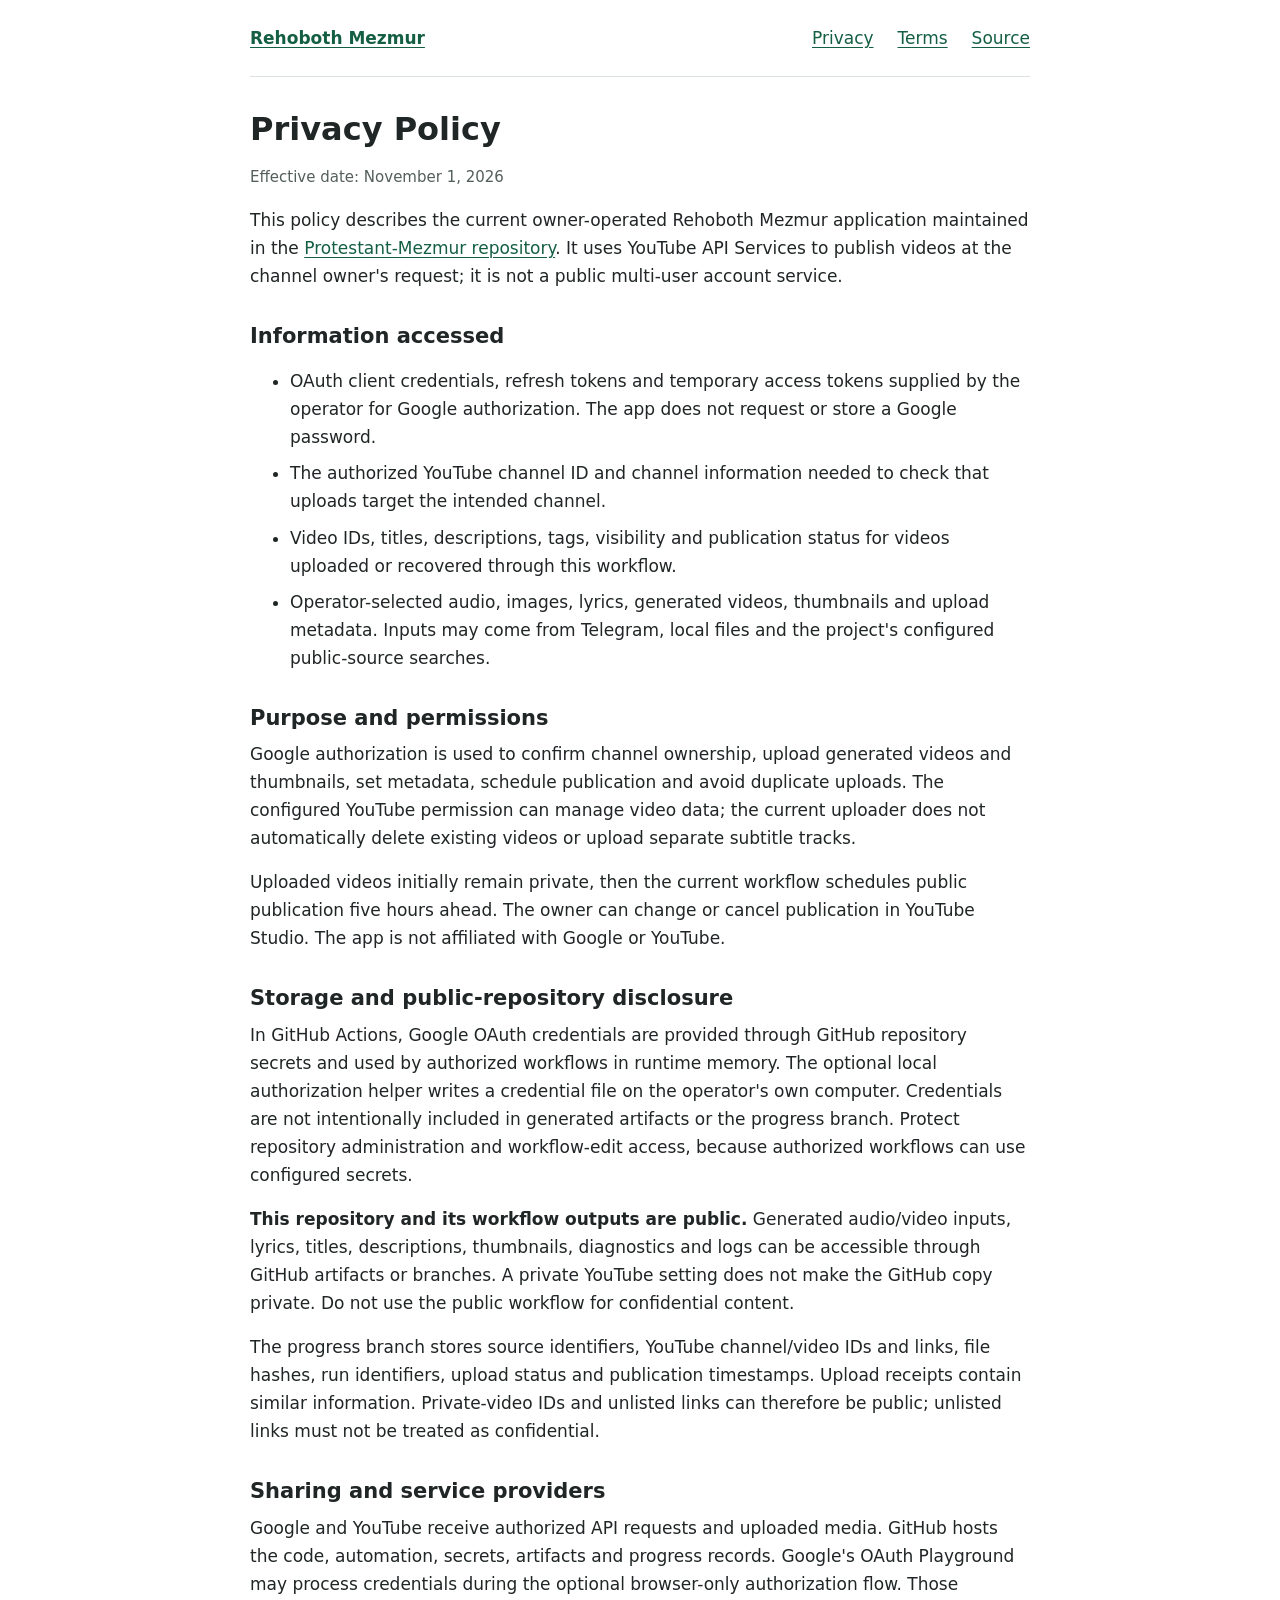
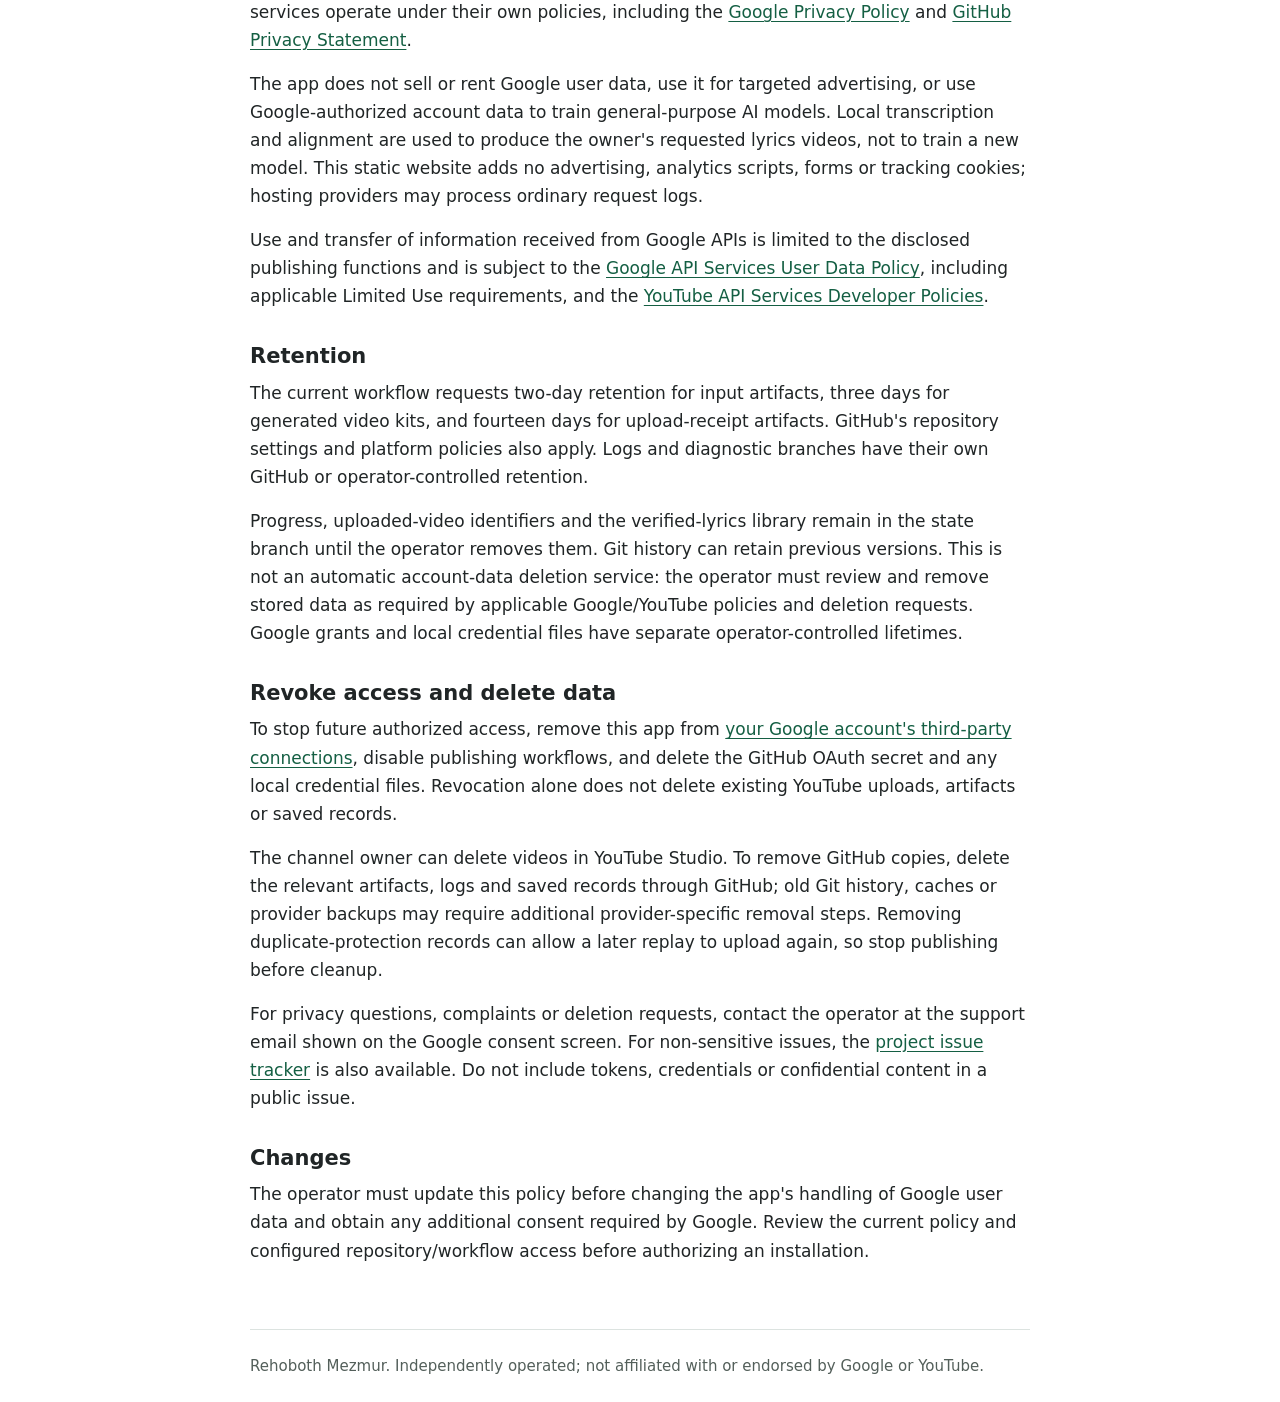
==== docs/privacy.html @ db695996 "Add public OAuth homepage, privacy and terms pages for Branding setup Provide static GitHub Pages do" ====
<!doctype html>
<html lang="en">
<head>
  <meta charset="utf-8">
  <meta name="viewport" content="width=device-width, initial-scale=1">
  <meta name="description" content="How Rehoboth Mezmur accesses, uses, stores and shares Google account data and generated publishing artifacts.">
  <title>Privacy Policy | Rehoboth Mezmur</title>
  <link rel="stylesheet" href="site.css">
</head>
<body>
  <header><nav aria-label="Main navigation">
    <strong><a href="./">Rehoboth Mezmur</a></strong>
    <a href="privacy.html">Privacy</a>
    <a href="terms.html">Terms</a>
    <a href="https://github.com/justsomeoneretarded/Protestant-Mezmur">Source</a>
  </nav></header>
  <main>
    <h1>Privacy Policy</h1>
    <p class="date">Effective date: November 1, 2026</p>
    <p>This policy describes the current owner-operated Rehoboth Mezmur application maintained in the <a href="https://github.com/justsomeoneretarded/Protestant-Mezmur">Protestant-Mezmur repository</a>. It uses YouTube API Services to publish videos at the channel owner's request; it is not a public multi-user account service.</p>
    <h2>Information accessed</h2>
    <ul>
      <li>OAuth client credentials, refresh tokens and temporary access tokens supplied by the operator for Google authorization. The app does not request or store a Google password.</li>
      <li>The authorized YouTube channel ID and channel information needed to check that uploads target the intended channel.</li>
      <li>Video IDs, titles, descriptions, tags, visibility and publication status for videos uploaded or recovered through this workflow.</li>
      <li>Operator-selected audio, images, lyrics, generated videos, thumbnails and upload metadata. Inputs may come from Telegram, local files and the project's configured public-source searches.</li>
    </ul>
    <h2>Purpose and permissions</h2>
    <p>Google authorization is used to confirm channel ownership, upload generated videos and thumbnails, set metadata, schedule publication and avoid duplicate uploads. The configured YouTube permission can manage video data; the current uploader does not automatically delete existing videos or upload separate subtitle tracks.</p>
    <p>Uploaded videos initially remain private, then the current workflow schedules public publication five hours ahead. The owner can change or cancel publication in YouTube Studio. The app is not affiliated with Google or YouTube.</p>
    <h2>Storage and public-repository disclosure</h2>
    <p>In GitHub Actions, Google OAuth credentials are provided through GitHub repository secrets and used by authorized workflows in runtime memory. The optional local authorization helper writes a credential file on the operator's own computer. Credentials are not intentionally included in generated artifacts or the progress branch. Protect repository administration and workflow-edit access, because authorized workflows can use configured secrets.</p>
    <p><strong>This repository and its workflow outputs are public.</strong> Generated audio/video inputs, lyrics, titles, descriptions, thumbnails, diagnostics and logs can be accessible through GitHub artifacts or branches. A private YouTube setting does not make the GitHub copy private. Do not use the public workflow for confidential content.</p>
    <p>The progress branch stores source identifiers, YouTube channel/video IDs and links, file hashes, run identifiers, upload status and publication timestamps. Upload receipts contain similar information. Private-video IDs and unlisted links can therefore be public; unlisted links must not be treated as confidential.</p>
    <h2>Sharing and service providers</h2>
    <p>Google and YouTube receive authorized API requests and uploaded media. GitHub hosts the code, automation, secrets, artifacts and progress records. Google's OAuth Playground may process credentials during the optional browser-only authorization flow. Those services operate under their own policies, including the <a href="https://policies.google.com/privacy">Google Privacy Policy</a> and <a href="https://docs.github.com/en/site-policy/privacy-policies/github-general-privacy-statement">GitHub Privacy Statement</a>.</p>
    <p>The app does not sell or rent Google user data, use it for targeted advertising, or use Google-authorized account data to train general-purpose AI models. Local transcription and alignment are used to produce the owner's requested lyrics videos, not to train a new model. This static website adds no advertising, analytics scripts, forms or tracking cookies; hosting providers may process ordinary request logs.</p>
    <p>Use and transfer of information received from Google APIs is limited to the disclosed publishing functions and is subject to the <a href="https://developers.google.com/terms/api-services-user-data-policy">Google API Services User Data Policy</a>, including applicable Limited Use requirements, and the <a href="https://developers.google.com/youtube/terms/developer-policies">YouTube API Services Developer Policies</a>.</p>
    <h2>Retention</h2>
    <p>The current workflow requests two-day retention for input artifacts, three days for generated video kits, and fourteen days for upload-receipt artifacts. GitHub's repository settings and platform policies also apply. Logs and diagnostic branches have their own GitHub or operator-controlled retention.</p>
    <p>Progress, uploaded-video identifiers and the verified-lyrics library remain in the state branch until the operator removes them. Git history can retain previous versions. This is not an automatic account-data deletion service: the operator must review and remove stored data as required by applicable Google/YouTube policies and deletion requests. Google grants and local credential files have separate operator-controlled lifetimes.</p>
    <h2>Revoke access and delete data</h2>
    <p>To stop future authorized access, remove this app from <a href="https://myaccount.google.com/permissions">your Google account's third-party connections</a>, disable publishing workflows, and delete the GitHub OAuth secret and any local credential files. Revocation alone does not delete existing YouTube uploads, artifacts or saved records.</p>
    <p>The channel owner can delete videos in YouTube Studio. To remove GitHub copies, delete the relevant artifacts, logs and saved records through GitHub; old Git history, caches or provider backups may require additional provider-specific removal steps. Removing duplicate-protection records can allow a later replay to upload again, so stop publishing before cleanup.</p>
    <p>For privacy questions, complaints or deletion requests, contact the operator at the support email shown on the Google consent screen. For non-sensitive issues, the <a href="https://github.com/justsomeoneretarded/Protestant-Mezmur/issues">project issue tracker</a> is also available. Do not include tokens, credentials or confidential content in a public issue.</p>
    <h2>Changes</h2>
    <p>The operator must update this policy before changing the app's handling of Google user data and obtain any additional consent required by Google. Review the current policy and configured repository/workflow access before authorizing an installation.</p>
  </main>
  <footer>Rehoboth Mezmur. Independently operated; not affiliated with or endorsed by Google or YouTube.</footer>
</body>
</html>
---- docs/site.css ----
:root { color-scheme: light; font-family: system-ui, -apple-system, BlinkMacSystemFont, "Segoe UI", sans-serif; color: #202526; background: #fff; }
* { box-sizing: border-box; }
body { margin: 0; font-size: 17px; line-height: 1.65; letter-spacing: 0; }
header, main, footer { width: min(100% - 40px, 780px); margin-inline: auto; }
header { padding-block: 24px; border-bottom: 1px solid #dce3e0; }
nav { display: flex; align-items: center; gap: 12px 24px; flex-wrap: wrap; }
nav strong { margin-right: auto; }
main { padding-block: 32px 48px; }
h1 { margin: 0 0 16px; font-size: 32px; line-height: 1.25; }
h2 { margin: 32px 0 8px; font-size: 21px; line-height: 1.35; }
p { margin: 0 0 16px; }
a { color: #145f43; text-underline-offset: 3px; overflow-wrap: anywhere; }
a:hover { color: #85213c; }
a:focus-visible { outline: 2px solid #85213c; outline-offset: 4px; }
li { margin-bottom: 8px; }
code { font-size: 15px; overflow-wrap: anywhere; }
figure { margin: 24px 0; }
figure img { width: 100%; max-width: 640px; height: auto; aspect-ratio: 16 / 9; object-fit: contain; display: block; }
figcaption, .date, footer { color: #535f5a; font-size: 15px; }
footer { padding-block: 24px; border-top: 1px solid #dce3e0; }
@media (max-width: 480px) { h1 { font-size: 28px; } main { padding-top: 24px; } nav strong { width: 100%; } }
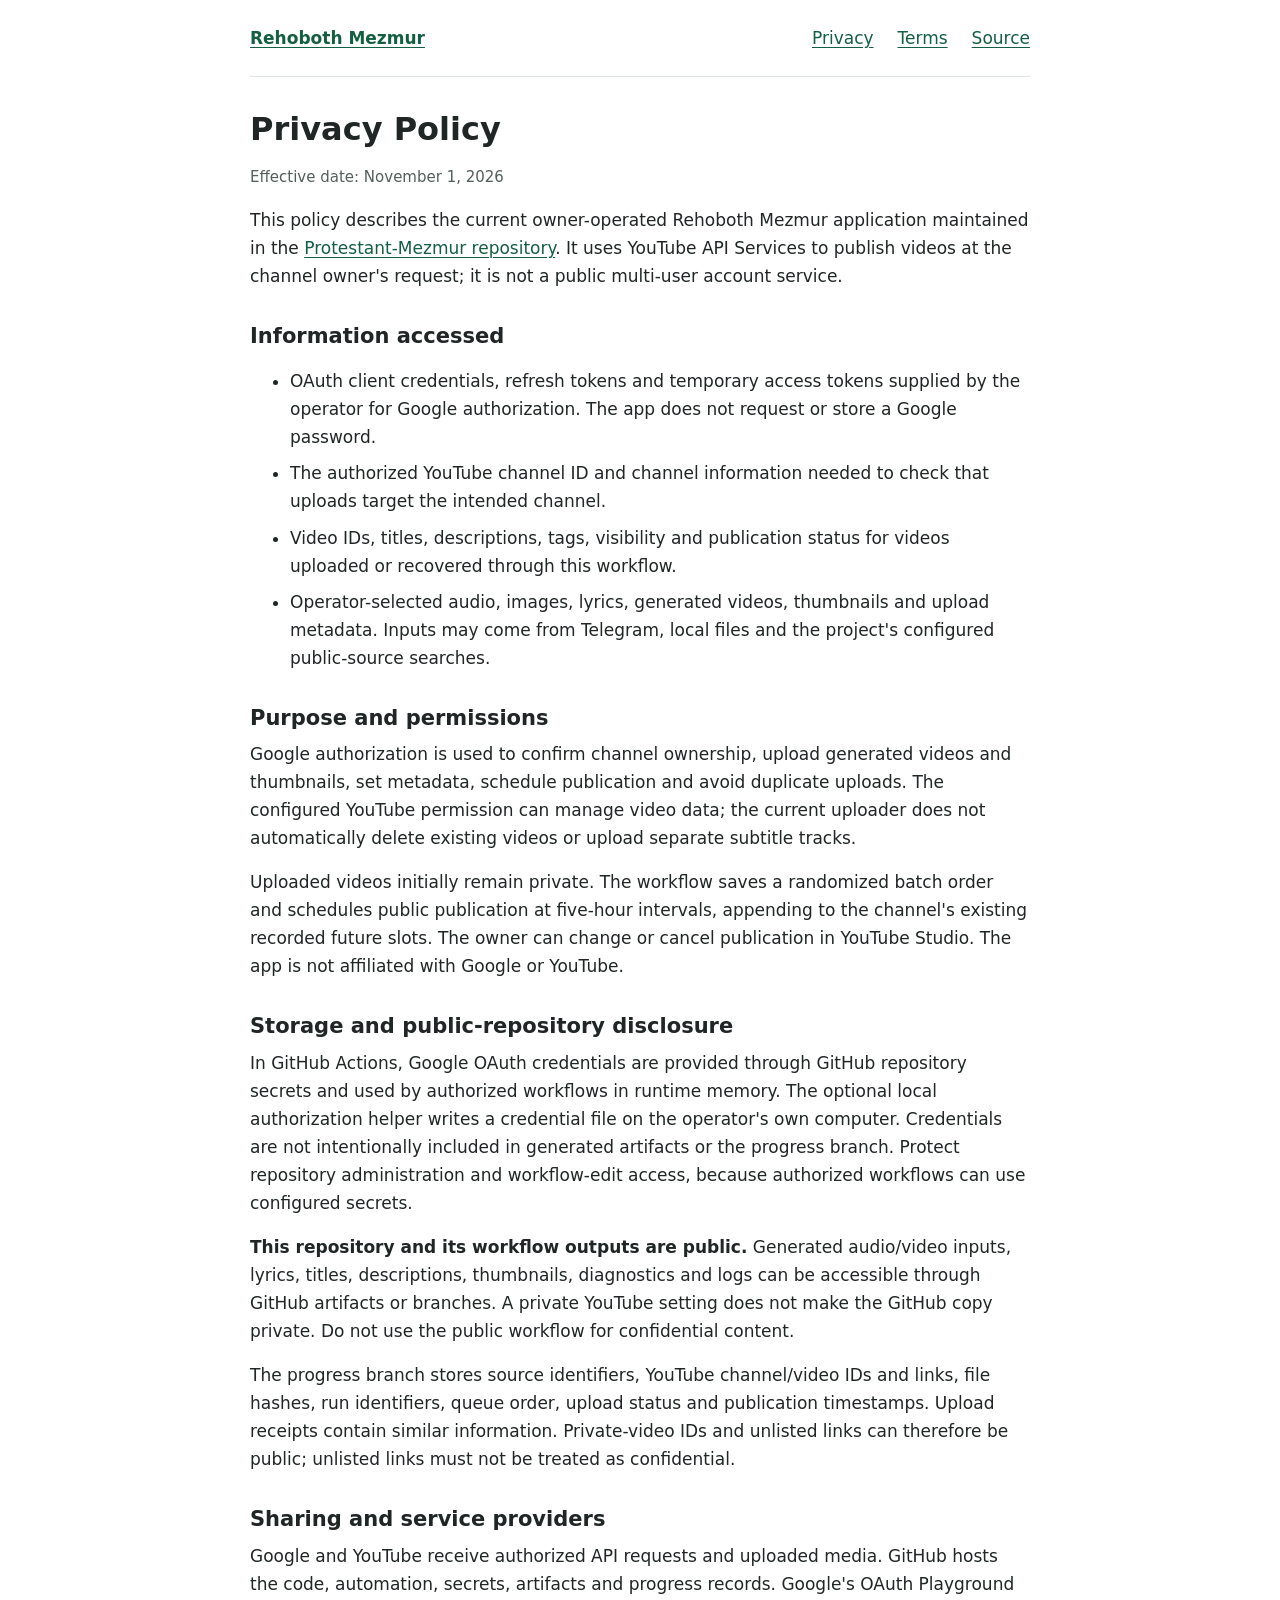
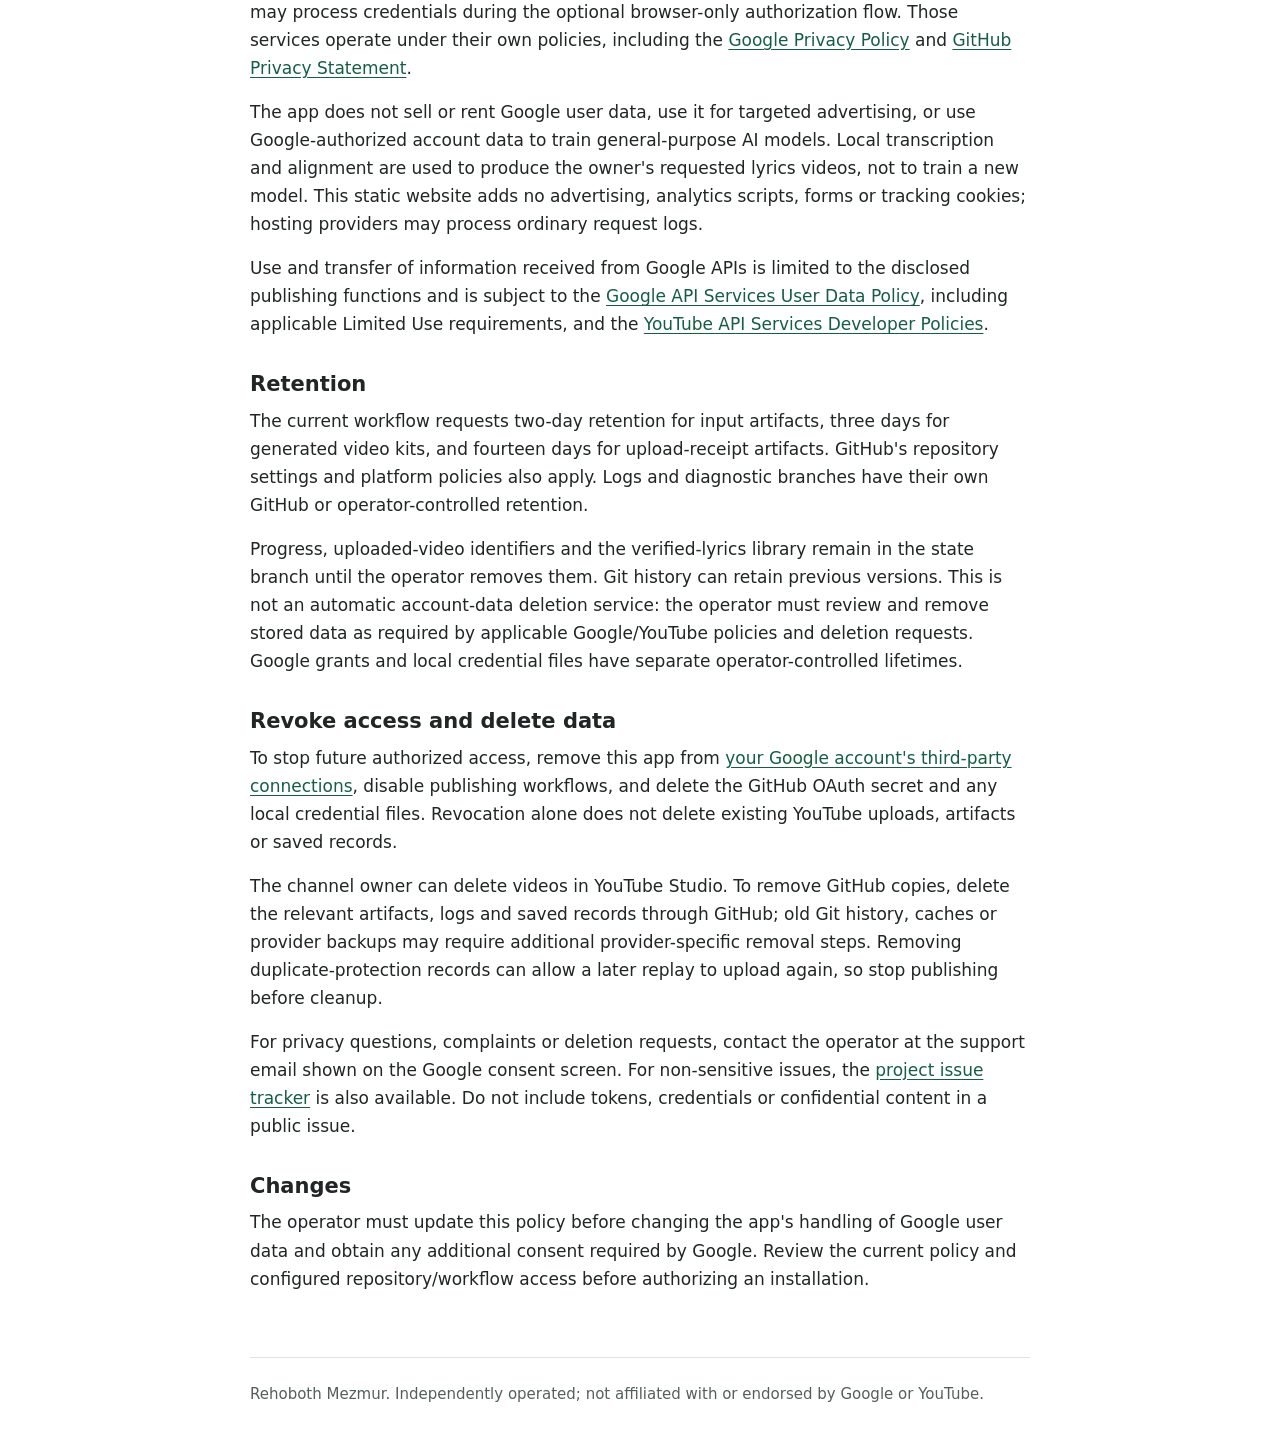
==== commit 8527580d: "Reserve randomized batches in a durable five-hour YouTube publishing queue Persist distinct publicat" ====
--- a/docs/privacy.html
+++ b/docs/privacy.html
@@ -27,11 +27,11 @@
     </ul>
     <h2>Purpose and permissions</h2>
     <p>Google authorization is used to confirm channel ownership, upload generated videos and thumbnails, set metadata, schedule publication and avoid duplicate uploads. The configured YouTube permission can manage video data; the current uploader does not automatically delete existing videos or upload separate subtitle tracks.</p>
-    <p>Uploaded videos initially remain private, then the current workflow schedules public publication five hours ahead. The owner can change or cancel publication in YouTube Studio. The app is not affiliated with Google or YouTube.</p>
+    <p>Uploaded videos initially remain private. The workflow saves a randomized batch order and schedules public publication at five-hour intervals, appending to the channel's existing recorded future slots. The owner can change or cancel publication in YouTube Studio. The app is not affiliated with Google or YouTube.</p>
     <h2>Storage and public-repository disclosure</h2>
     <p>In GitHub Actions, Google OAuth credentials are provided through GitHub repository secrets and used by authorized workflows in runtime memory. The optional local authorization helper writes a credential file on the operator's own computer. Credentials are not intentionally included in generated artifacts or the progress branch. Protect repository administration and workflow-edit access, because authorized workflows can use configured secrets.</p>
     <p><strong>This repository and its workflow outputs are public.</strong> Generated audio/video inputs, lyrics, titles, descriptions, thumbnails, diagnostics and logs can be accessible through GitHub artifacts or branches. A private YouTube setting does not make the GitHub copy private. Do not use the public workflow for confidential content.</p>
-    <p>The progress branch stores source identifiers, YouTube channel/video IDs and links, file hashes, run identifiers, upload status and publication timestamps. Upload receipts contain similar information. Private-video IDs and unlisted links can therefore be public; unlisted links must not be treated as confidential.</p>
+    <p>The progress branch stores source identifiers, YouTube channel/video IDs and links, file hashes, run identifiers, queue order, upload status and publication timestamps. Upload receipts contain similar information. Private-video IDs and unlisted links can therefore be public; unlisted links must not be treated as confidential.</p>
     <h2>Sharing and service providers</h2>
     <p>Google and YouTube receive authorized API requests and uploaded media. GitHub hosts the code, automation, secrets, artifacts and progress records. Google's OAuth Playground may process credentials during the optional browser-only authorization flow. Those services operate under their own policies, including the <a href="https://policies.google.com/privacy">Google Privacy Policy</a> and <a href="https://docs.github.com/en/site-policy/privacy-policies/github-general-privacy-statement">GitHub Privacy Statement</a>.</p>
     <p>The app does not sell or rent Google user data, use it for targeted advertising, or use Google-authorized account data to train general-purpose AI models. Local transcription and alignment are used to produce the owner's requested lyrics videos, not to train a new model. This static website adds no advertising, analytics scripts, forms or tracking cookies; hosting providers may process ordinary request logs.</p>
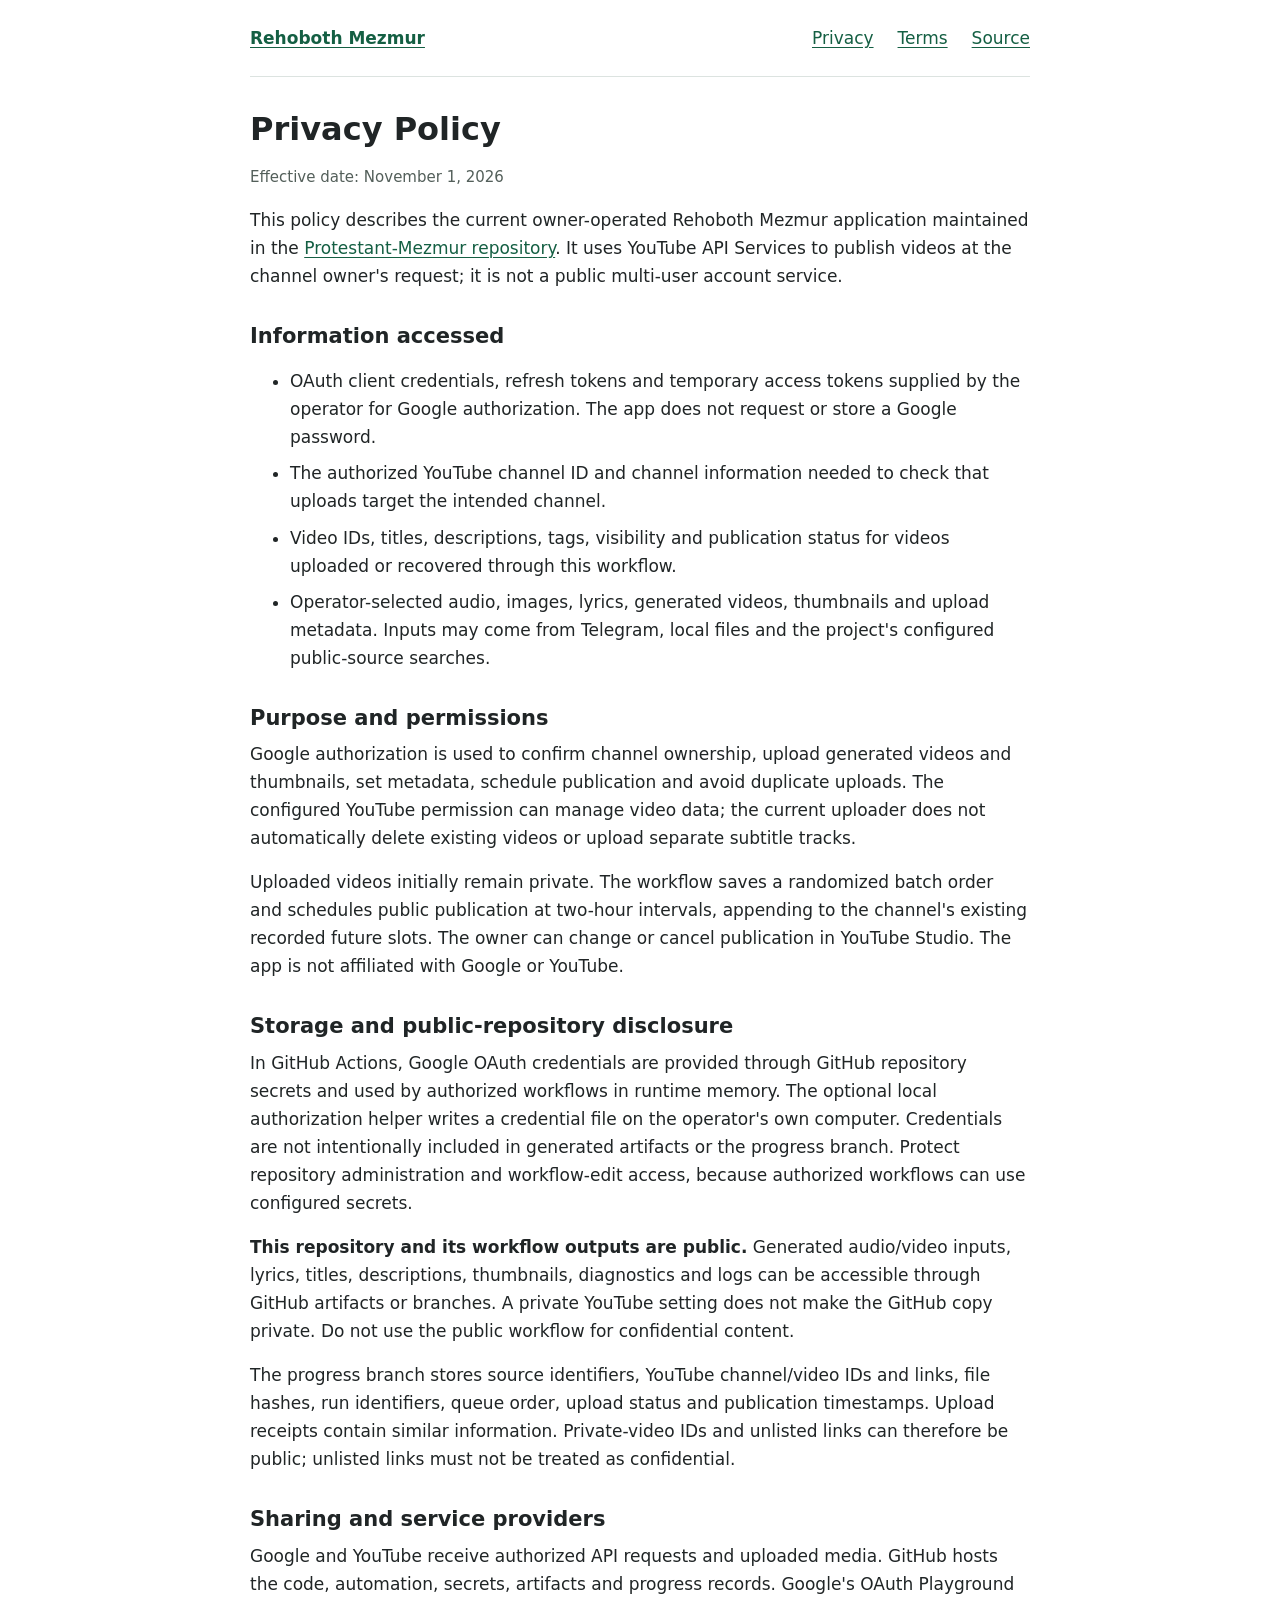
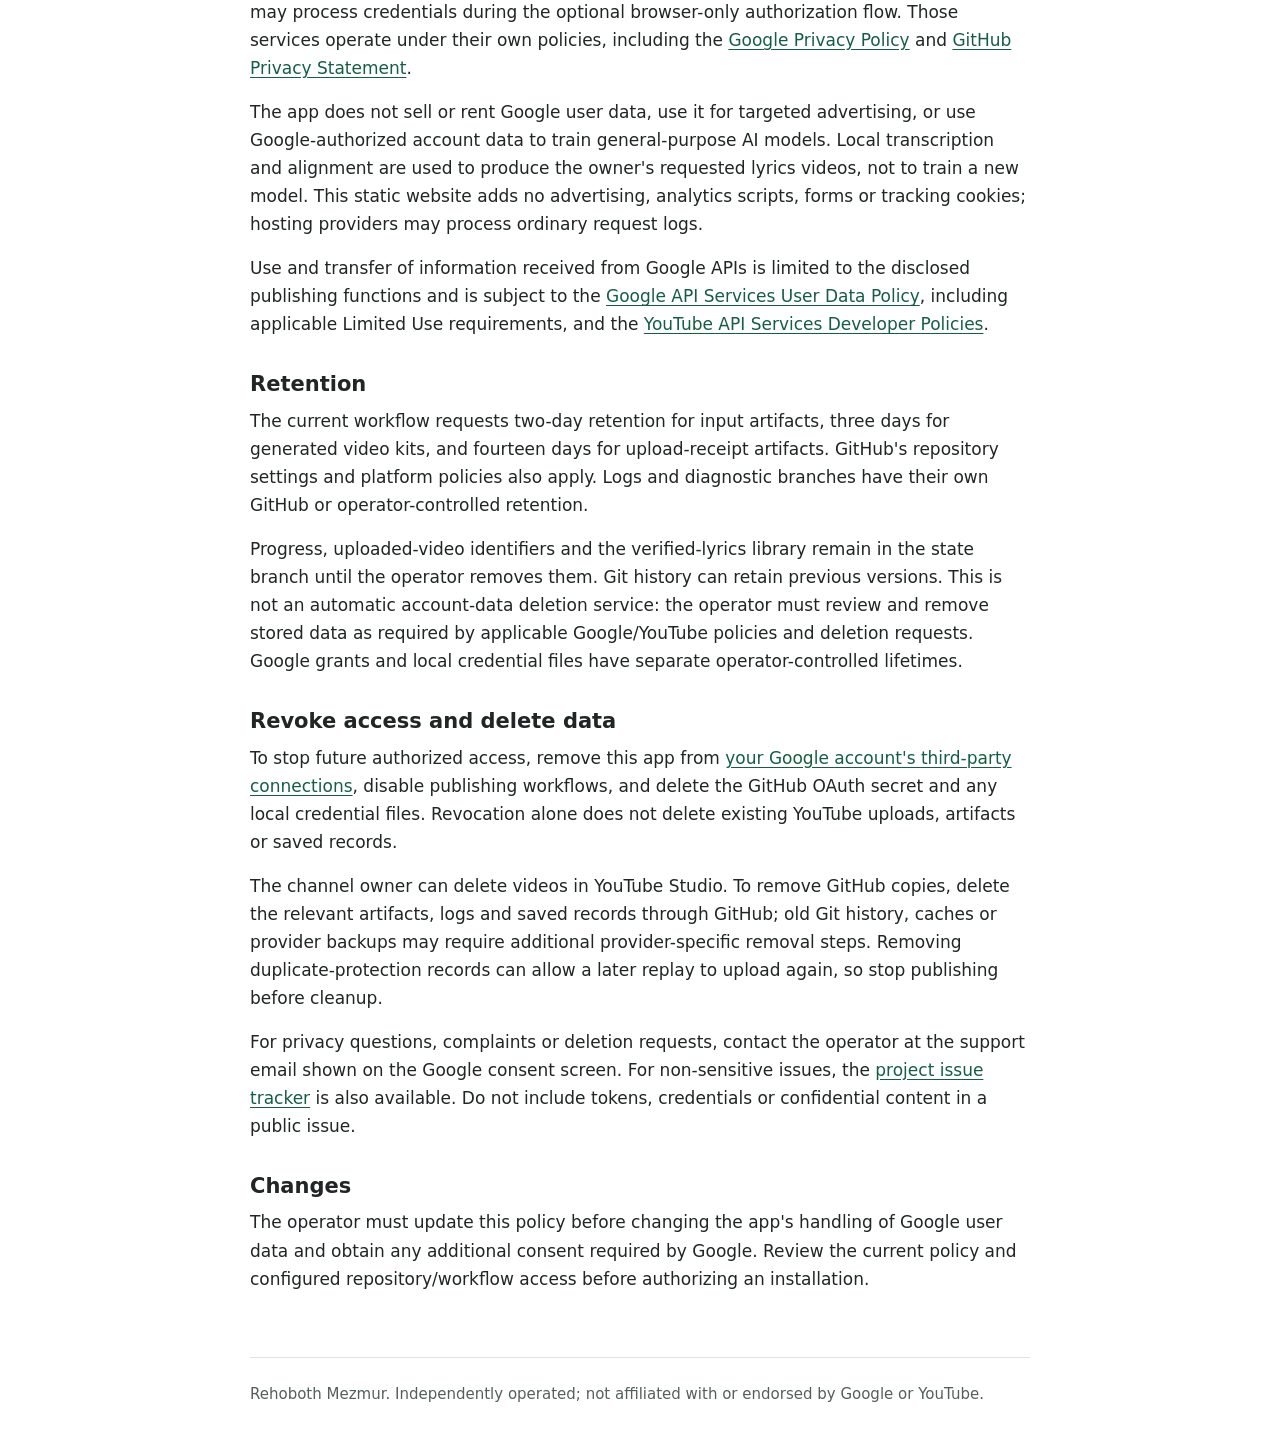
==== commit bc2dda76: "Schedule new YouTube publications at two-hour intervals" ====
--- a/docs/privacy.html
+++ b/docs/privacy.html
@@ -27,7 +27,7 @@
     </ul>
     <h2>Purpose and permissions</h2>
     <p>Google authorization is used to confirm channel ownership, upload generated videos and thumbnails, set metadata, schedule publication and avoid duplicate uploads. The configured YouTube permission can manage video data; the current uploader does not automatically delete existing videos or upload separate subtitle tracks.</p>
-    <p>Uploaded videos initially remain private. The workflow saves a randomized batch order and schedules public publication at five-hour intervals, appending to the channel's existing recorded future slots. The owner can change or cancel publication in YouTube Studio. The app is not affiliated with Google or YouTube.</p>
+    <p>Uploaded videos initially remain private. The workflow saves a randomized batch order and schedules public publication at two-hour intervals, appending to the channel's existing recorded future slots. The owner can change or cancel publication in YouTube Studio. The app is not affiliated with Google or YouTube.</p>
     <h2>Storage and public-repository disclosure</h2>
     <p>In GitHub Actions, Google OAuth credentials are provided through GitHub repository secrets and used by authorized workflows in runtime memory. The optional local authorization helper writes a credential file on the operator's own computer. Credentials are not intentionally included in generated artifacts or the progress branch. Protect repository administration and workflow-edit access, because authorized workflows can use configured secrets.</p>
     <p><strong>This repository and its workflow outputs are public.</strong> Generated audio/video inputs, lyrics, titles, descriptions, thumbnails, diagnostics and logs can be accessible through GitHub artifacts or branches. A private YouTube setting does not make the GitHub copy private. Do not use the public workflow for confidential content.</p>
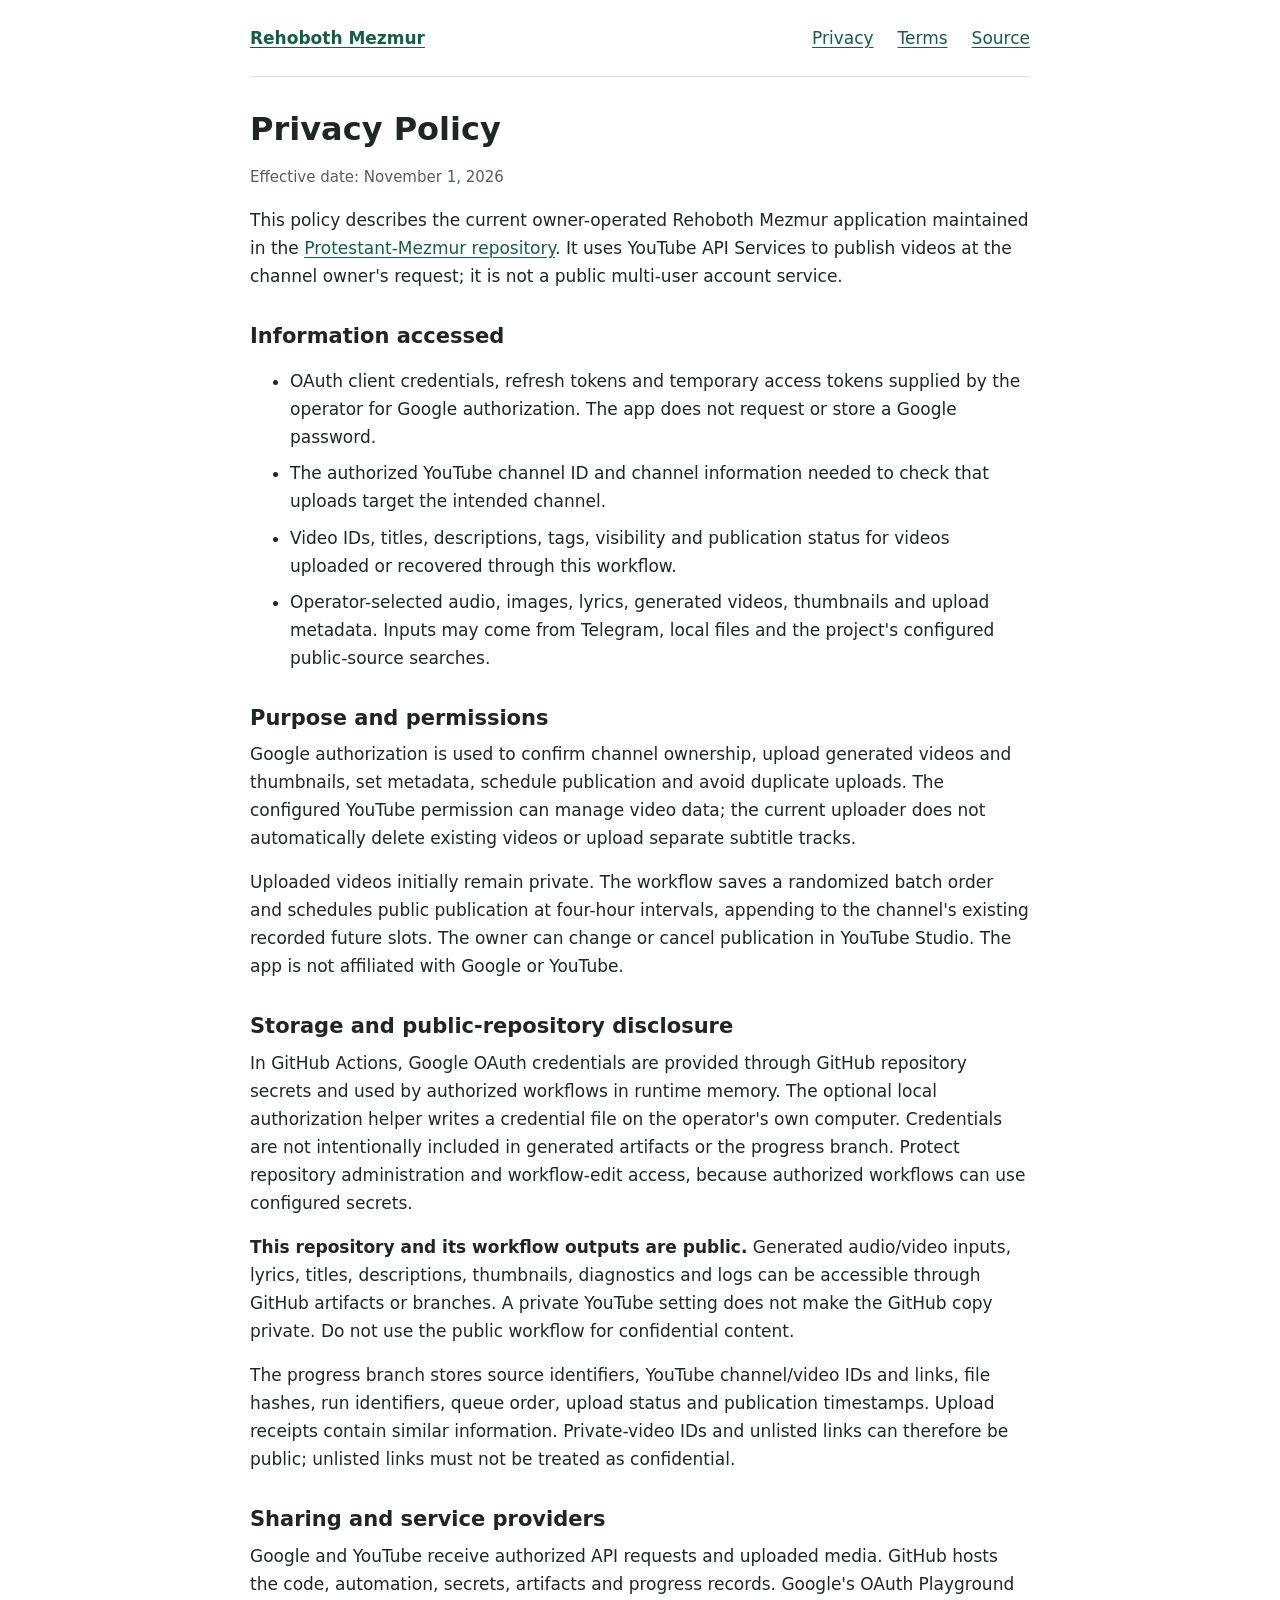
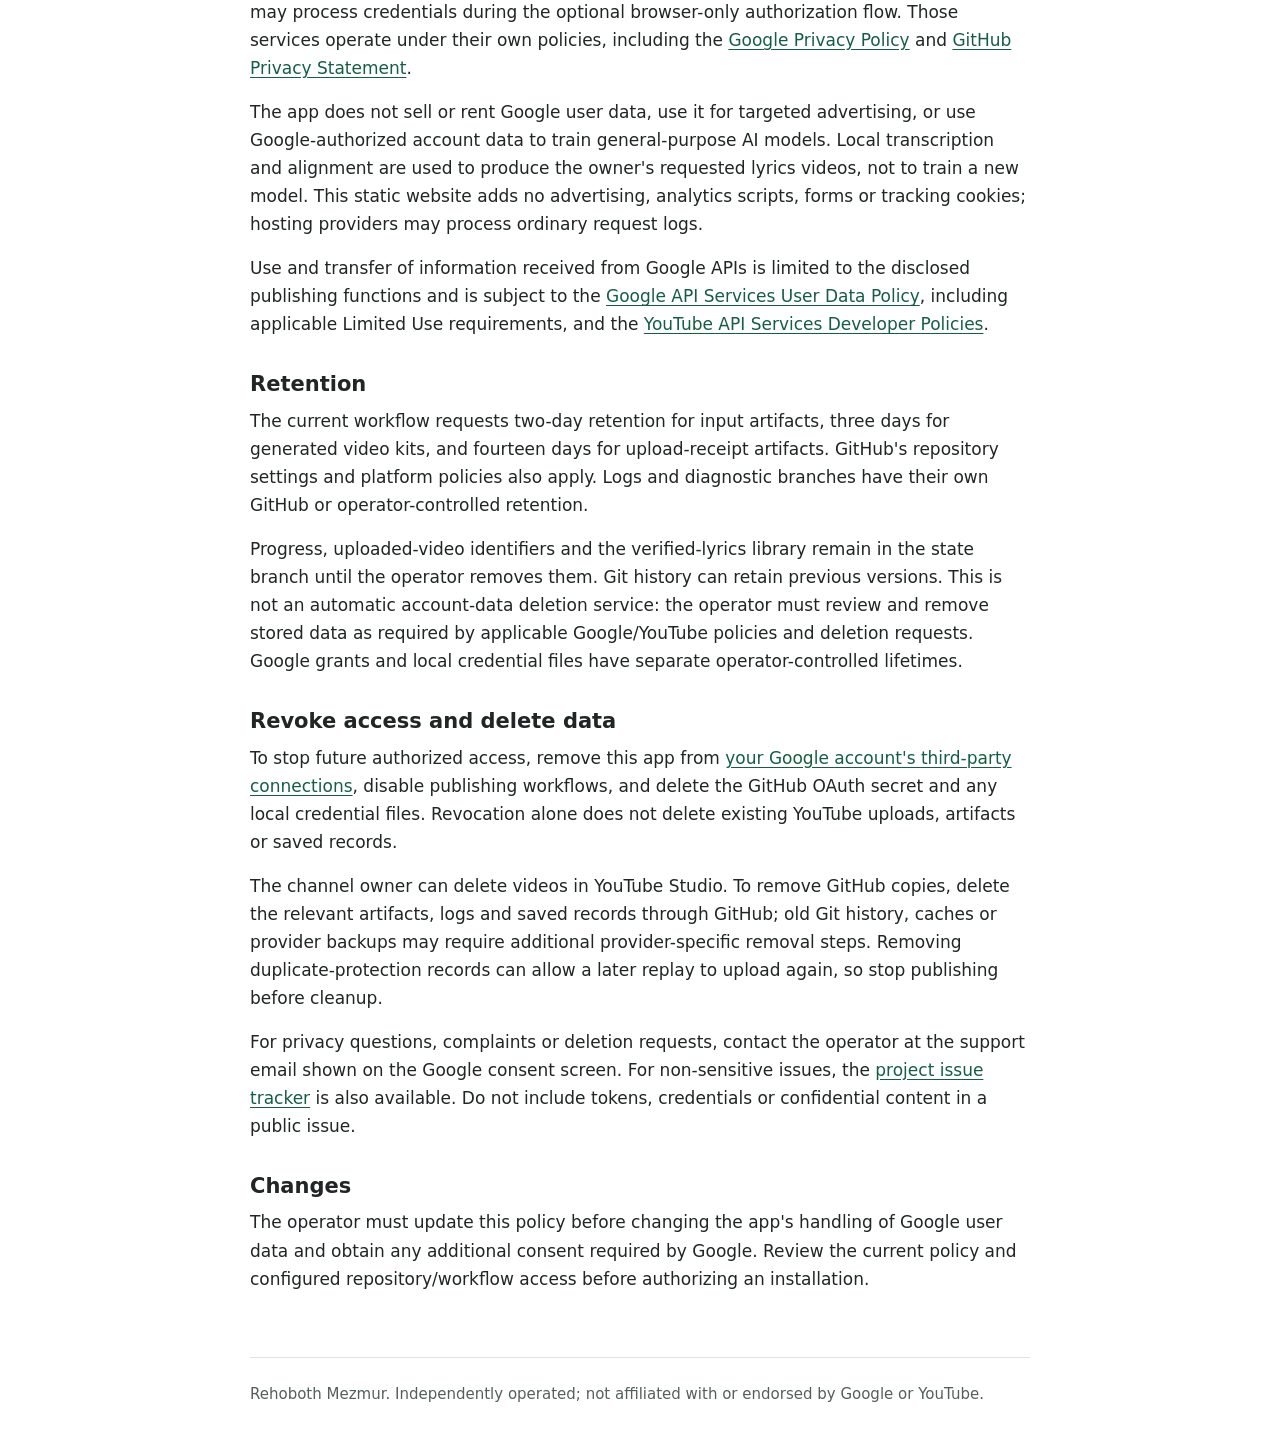
==== commit 61c99f41: "Schedule new YouTube publications at four-hour intervals" ====
--- a/docs/privacy.html
+++ b/docs/privacy.html
@@ -27,7 +27,7 @@
     </ul>
     <h2>Purpose and permissions</h2>
     <p>Google authorization is used to confirm channel ownership, upload generated videos and thumbnails, set metadata, schedule publication and avoid duplicate uploads. The configured YouTube permission can manage video data; the current uploader does not automatically delete existing videos or upload separate subtitle tracks.</p>
-    <p>Uploaded videos initially remain private. The workflow saves a randomized batch order and schedules public publication at two-hour intervals, appending to the channel's existing recorded future slots. The owner can change or cancel publication in YouTube Studio. The app is not affiliated with Google or YouTube.</p>
+    <p>Uploaded videos initially remain private. The workflow saves a randomized batch order and schedules public publication at four-hour intervals, appending to the channel's existing recorded future slots. The owner can change or cancel publication in YouTube Studio. The app is not affiliated with Google or YouTube.</p>
     <h2>Storage and public-repository disclosure</h2>
     <p>In GitHub Actions, Google OAuth credentials are provided through GitHub repository secrets and used by authorized workflows in runtime memory. The optional local authorization helper writes a credential file on the operator's own computer. Credentials are not intentionally included in generated artifacts or the progress branch. Protect repository administration and workflow-edit access, because authorized workflows can use configured secrets.</p>
     <p><strong>This repository and its workflow outputs are public.</strong> Generated audio/video inputs, lyrics, titles, descriptions, thumbnails, diagnostics and logs can be accessible through GitHub artifacts or branches. A private YouTube setting does not make the GitHub copy private. Do not use the public workflow for confidential content.</p>
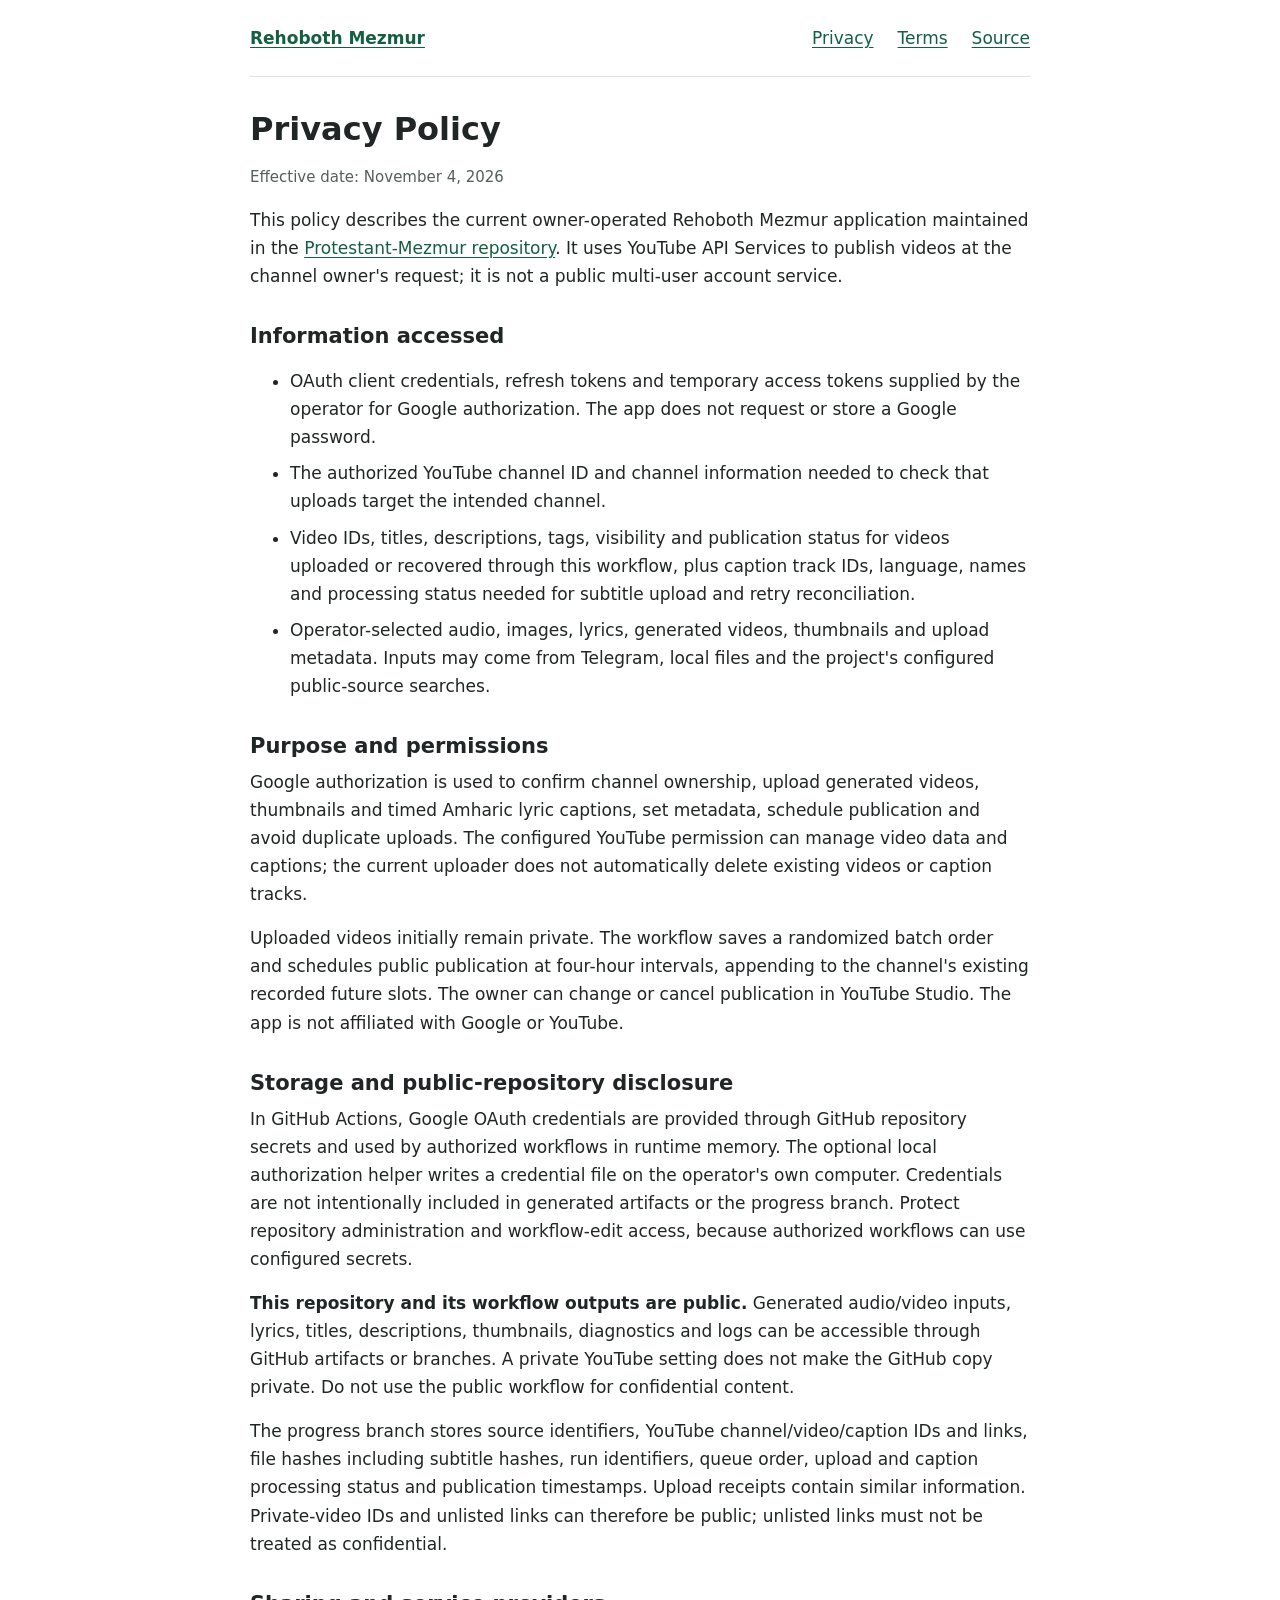
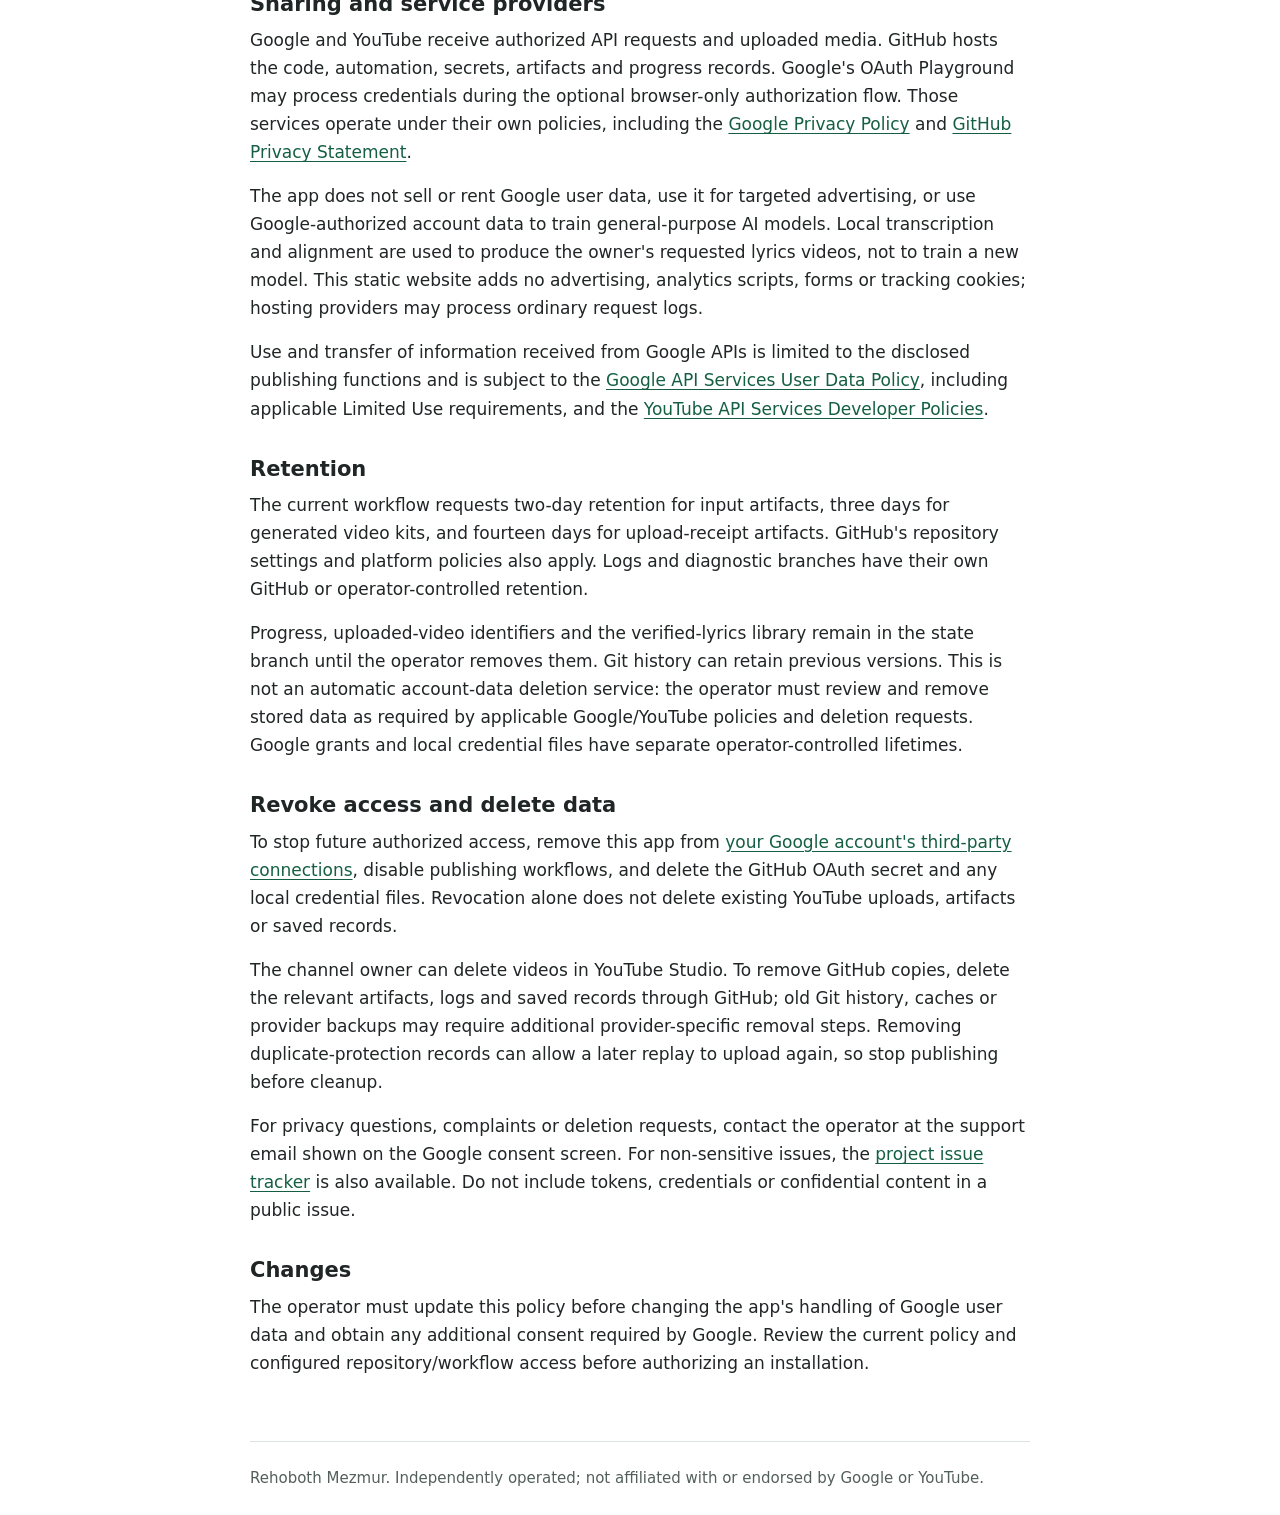
==== commit 6f397648: "Disclose automatic captions in OAuth branding pages and cover UTF-8 uploads" ====
--- a/docs/privacy.html
+++ b/docs/privacy.html
@@ -16,22 +16,22 @@
   </nav></header>
   <main>
     <h1>Privacy Policy</h1>
-    <p class="date">Effective date: November 1, 2026</p>
+    <p class="date">Effective date: November 4, 2026</p>
     <p>This policy describes the current owner-operated Rehoboth Mezmur application maintained in the <a href="https://github.com/justsomeoneretarded/Protestant-Mezmur">Protestant-Mezmur repository</a>. It uses YouTube API Services to publish videos at the channel owner's request; it is not a public multi-user account service.</p>
     <h2>Information accessed</h2>
     <ul>
       <li>OAuth client credentials, refresh tokens and temporary access tokens supplied by the operator for Google authorization. The app does not request or store a Google password.</li>
       <li>The authorized YouTube channel ID and channel information needed to check that uploads target the intended channel.</li>
-      <li>Video IDs, titles, descriptions, tags, visibility and publication status for videos uploaded or recovered through this workflow.</li>
+      <li>Video IDs, titles, descriptions, tags, visibility and publication status for videos uploaded or recovered through this workflow, plus caption track IDs, language, names and processing status needed for subtitle upload and retry reconciliation.</li>
       <li>Operator-selected audio, images, lyrics, generated videos, thumbnails and upload metadata. Inputs may come from Telegram, local files and the project's configured public-source searches.</li>
     </ul>
     <h2>Purpose and permissions</h2>
-    <p>Google authorization is used to confirm channel ownership, upload generated videos and thumbnails, set metadata, schedule publication and avoid duplicate uploads. The configured YouTube permission can manage video data; the current uploader does not automatically delete existing videos or upload separate subtitle tracks.</p>
+    <p>Google authorization is used to confirm channel ownership, upload generated videos, thumbnails and timed Amharic lyric captions, set metadata, schedule publication and avoid duplicate uploads. The configured YouTube permission can manage video data and captions; the current uploader does not automatically delete existing videos or caption tracks.</p>
     <p>Uploaded videos initially remain private. The workflow saves a randomized batch order and schedules public publication at four-hour intervals, appending to the channel's existing recorded future slots. The owner can change or cancel publication in YouTube Studio. The app is not affiliated with Google or YouTube.</p>
     <h2>Storage and public-repository disclosure</h2>
     <p>In GitHub Actions, Google OAuth credentials are provided through GitHub repository secrets and used by authorized workflows in runtime memory. The optional local authorization helper writes a credential file on the operator's own computer. Credentials are not intentionally included in generated artifacts or the progress branch. Protect repository administration and workflow-edit access, because authorized workflows can use configured secrets.</p>
     <p><strong>This repository and its workflow outputs are public.</strong> Generated audio/video inputs, lyrics, titles, descriptions, thumbnails, diagnostics and logs can be accessible through GitHub artifacts or branches. A private YouTube setting does not make the GitHub copy private. Do not use the public workflow for confidential content.</p>
-    <p>The progress branch stores source identifiers, YouTube channel/video IDs and links, file hashes, run identifiers, queue order, upload status and publication timestamps. Upload receipts contain similar information. Private-video IDs and unlisted links can therefore be public; unlisted links must not be treated as confidential.</p>
+    <p>The progress branch stores source identifiers, YouTube channel/video/caption IDs and links, file hashes including subtitle hashes, run identifiers, queue order, upload and caption processing status and publication timestamps. Upload receipts contain similar information. Private-video IDs and unlisted links can therefore be public; unlisted links must not be treated as confidential.</p>
     <h2>Sharing and service providers</h2>
     <p>Google and YouTube receive authorized API requests and uploaded media. GitHub hosts the code, automation, secrets, artifacts and progress records. Google's OAuth Playground may process credentials during the optional browser-only authorization flow. Those services operate under their own policies, including the <a href="https://policies.google.com/privacy">Google Privacy Policy</a> and <a href="https://docs.github.com/en/site-policy/privacy-policies/github-general-privacy-statement">GitHub Privacy Statement</a>.</p>
     <p>The app does not sell or rent Google user data, use it for targeted advertising, or use Google-authorized account data to train general-purpose AI models. Local transcription and alignment are used to produce the owner's requested lyrics videos, not to train a new model. This static website adds no advertising, analytics scripts, forms or tracking cookies; hosting providers may process ordinary request logs.</p>
